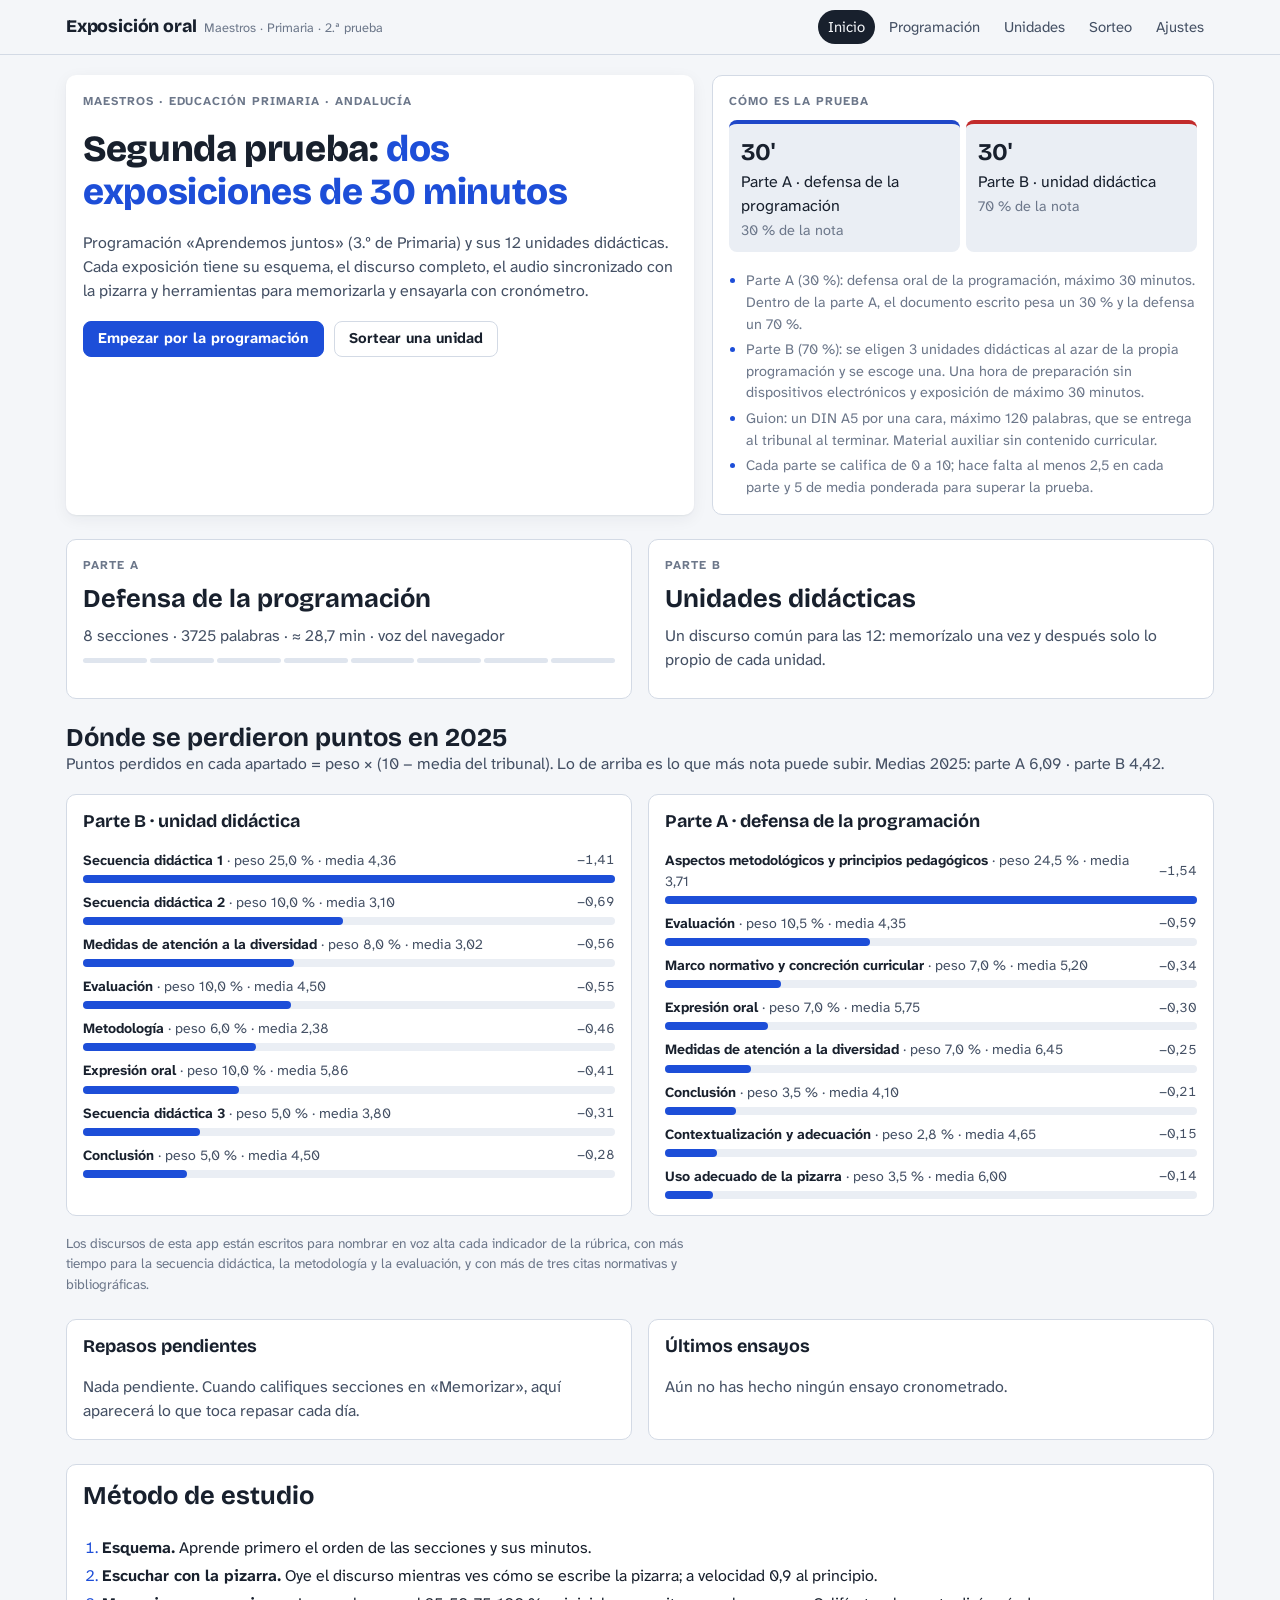
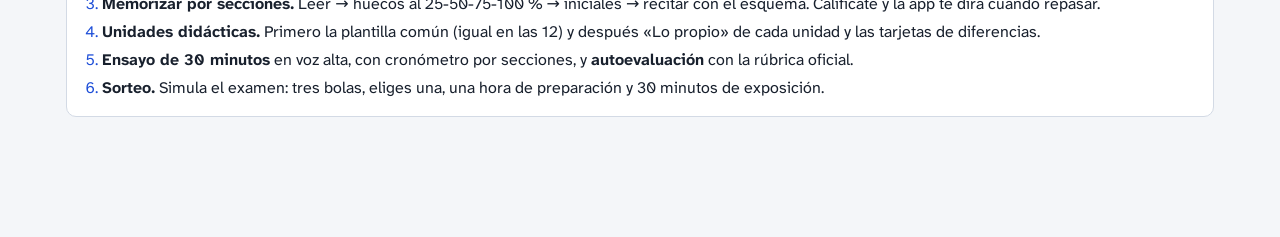
==== index.html @ 6c77c031 "Aplicación de práctica de la exposición oral (borrador inicial) Estructura de la app (HTML/CSS/JS si" ====
<!doctype html>
<html lang="es">
<head>
<meta charset="utf-8">
<meta name="viewport" content="width=device-width,initial-scale=1,viewport-fit=cover">
<title>Exposición oral · Oposiciones Primaria</title>
<meta name="description" content="Memoriza y practica la defensa de la programación y la exposición de las unidades didácticas: esquema, discurso, audio, pizarra, memorización y ensayos cronometrados.">
<meta name="theme-color" content="#1d4ed8">
<link rel="icon" href="data:image/svg+xml,%3Csvg xmlns=%22http://www.w3.org/2000/svg%22 viewBox=%220 0 32 32%22%3E%3Crect x=%222%22 y=%225%22 width=%2228%22 height=%2220%22 rx=%223%22 fill=%22%231f47c8%22/%3E%3Cpath d=%22M8 13h16M8 18h10%22 stroke=%22white%22 stroke-width=%222.5%22 stroke-linecap=%22round%22/%3E%3C/svg%3E">
<link rel="preconnect" href="https://fonts.googleapis.com">
<link rel="preconnect" href="https://fonts.gstatic.com" crossorigin>
<link rel="stylesheet" href="https://fonts.googleapis.com/css2?family=Atkinson+Hyperlegible+Next:ital,wght@0,400;0,700;1,400&family=Bricolage+Grotesque:opsz,wght@12..96,600;12..96,800&family=JetBrains+Mono:wght@400;700&family=Kalam:wght@400;700&display=swap">
<link rel="stylesheet" href="css/estilos.css">
</head>
<body>
<noscript><p style="padding:16px">Esta aplicación necesita JavaScript.</p></noscript>
<script src="datos/contenido.js"></script>
<script src="datos/audio.js"></script>
<script src="js/util.js"></script>
<script src="js/nucleo.js"></script>
<script src="js/pizarra.js"></script>
<script src="js/vistas-expo.js"></script>
<script src="js/vistas-generales.js"></script>
<script src="js/app.js"></script>
</body>
</html>
---- css/estilos.css ----
/* Concepto: cuaderno de estudio con una pizarra de aula como pieza central.
   Claro = pizarra blanca y rotuladores; oscuro = pizarra verde y tiza. */
:root {
  --bg: #f4f6f9;
  --surface: #ffffff;
  --surface-2: #eaeef4;
  --surface-3: #dfe5ee;
  --fg: #18202d;
  --fg-2: #445064;
  --muted: #6c778a;
  --line: #d3dae5;
  --accent: #1d4ed8;
  --accent-ink: #ffffff;
  --accent-soft: #e3eafc;
  --marca: #fff0a3;
  --marca-ink: #3d3200;
  --bueno: #237047;
  --aviso: #9a6200;
  --critico: #b42318;
  --bueno-soft: #dff1e6;
  --aviso-soft: #fbefd6;
  --critico-soft: #fbe2df;
  --pz-fondo: #fbfbf8;
  --pz-marco: #b9c1cc;
  --pz-rojo: #c22b2b;
  --pz-negro: #1e2533;
  --pz-azul: #1f47c8;
  --pz-verde: #17734a;
  --pz-sombra: rgba(20, 30, 50, .12);
  --sombra: 0 1px 2px rgba(20, 30, 50, .06), 0 4px 16px rgba(20, 30, 50, .06);

  --f-display: "Bricolage Grotesque", "Segoe UI", system-ui, sans-serif;
  --f-texto: "Atkinson Hyperlegible Next", "Atkinson Hyperlegible", "Segoe UI", system-ui, -apple-system, sans-serif;
  --f-mano: "Kalam", "Segoe Print", "Comic Sans MS", cursive;
  --f-mono: "JetBrains Mono", ui-monospace, "SFMono-Regular", Menlo, monospace;

  --radio: 10px;
  --texto-discurso: 1.12rem;
  color-scheme: light;
}
@media (prefers-color-scheme: dark) {
  :root:not([data-theme="light"]) {
    --bg: #121a17; --surface: #19231f; --surface-2: #213029; --surface-3: #2a3b33; --fg: #e9efe9; --fg-2: #bccac1;
    --muted: #8fa197; --line: #2f4239; --accent: #8db4ff; --accent-ink: #0c1530; --accent-soft: #22324f;
    --marca: #5b4a12; --marca-ink: #ffeaa0; --bueno: #79d29b; --aviso: #f0bf5a; --critico: #ff8f84;
    --bueno-soft: #1d3a2a; --aviso-soft: #3d3016; --critico-soft: #43201d;
    --pz-fondo: #23332c; --pz-marco: #5a4632; --pz-rojo: #ffa094; --pz-negro: #f3f3ec; --pz-azul: #acc9ff; --pz-verde: #a2e3b8;
    --pz-sombra: rgba(0, 0, 0, .35); --sombra: 0 1px 2px rgba(0, 0, 0, .3), 0 4px 16px rgba(0, 0, 0, .25);
    color-scheme: dark;
  }
}
:root[data-theme="dark"] {
  --bg: #121a17; --surface: #19231f; --surface-2: #213029; --surface-3: #2a3b33; --fg: #e9efe9; --fg-2: #bccac1;
  --muted: #8fa197; --line: #2f4239; --accent: #8db4ff; --accent-ink: #0c1530; --accent-soft: #22324f;
  --marca: #5b4a12; --marca-ink: #ffeaa0; --bueno: #79d29b; --aviso: #f0bf5a; --critico: #ff8f84;
  --bueno-soft: #1d3a2a; --aviso-soft: #3d3016; --critico-soft: #43201d;
  --pz-fondo: #23332c; --pz-marco: #5a4632; --pz-rojo: #ffa094; --pz-negro: #f3f3ec; --pz-azul: #acc9ff; --pz-verde: #a2e3b8;
  --pz-sombra: rgba(0, 0, 0, .35); --sombra: 0 1px 2px rgba(0, 0, 0, .3), 0 4px 16px rgba(0, 0, 0, .25);
  color-scheme: dark;
}

* { box-sizing: border-box; }
[hidden] { display: none !important; }
html { -webkit-text-size-adjust: 100%; }
body {
  margin: 0; background: var(--bg); color: var(--fg);
  font-family: var(--f-texto); font-size: 16px; line-height: 1.5;
}
button, input, select, textarea { font: inherit; color: inherit; }
a { color: var(--accent); }
:focus-visible { outline: 2px solid var(--accent); outline-offset: 2px; border-radius: 4px; }
h1, h2, h3, h4 { font-family: var(--f-display); line-height: 1.15; text-wrap: balance; margin: 0; }
h1 { font-size: clamp(1.6rem, 1.2rem + 1.6vw, 2.3rem); font-weight: 800; letter-spacing: -.01em; }
h2 { font-size: clamp(1.25rem, 1.05rem + .8vw, 1.6rem); font-weight: 700; }
h3 { font-size: 1.12rem; font-weight: 700; }
p { margin: 0; }
.num { font-variant-numeric: tabular-nums; }
.sr { position: absolute; width: 1px; height: 1px; overflow: hidden; clip: rect(0 0 0 0); white-space: nowrap; }

/* ------------------------------------------------------------ armazón */
.barra {
  position: sticky; top: env(safe-area-inset-top, 0px); z-index: 30;
  background: color-mix(in srgb, var(--bg) 88%, transparent);
  backdrop-filter: blur(8px); -webkit-backdrop-filter: blur(8px);
  border-bottom: 1px solid var(--line);
}
.barra-in { max-width: 1180px; margin: 0 auto; padding: 10px 16px; display: flex; align-items: center; gap: 14px; flex-wrap: wrap; }
.marca-app { display: flex; align-items: baseline; gap: 8px; text-decoration: none; color: var(--fg); margin-right: auto; }
.marca-app b { font-family: var(--f-display); font-weight: 800; font-size: 1.1rem; letter-spacing: -.01em; }
.marca-app span { font-size: .8rem; color: var(--muted); }
.nav { display: flex; gap: 4px; flex-wrap: wrap; }
.nav a {
  text-decoration: none; color: var(--fg-2); padding: 6px 10px; border-radius: 999px; font-size: .93rem;
}
.nav a:hover { background: var(--surface-2); color: var(--fg); }
.nav a[aria-current="page"] { background: var(--fg); color: var(--bg); }

main { max-width: 1180px; margin: 0 auto; padding-inline: 16px; padding-block: 20px 120px; }
.pila { display: flex; flex-direction: column; gap: 18px; }
.fila { display: flex; gap: 10px; align-items: center; flex-wrap: wrap; }
.entre { justify-content: space-between; }
.rejilla { display: grid; gap: 14px; grid-template-columns: repeat(auto-fill, minmax(min(100%, 260px), 1fr)); }
.rejilla-2 { display: grid; gap: 16px; grid-template-columns: repeat(auto-fit, minmax(min(100%, 380px), 1fr)); }
.tarjeta { background: var(--surface); border: 1px solid var(--line); border-radius: var(--radio); padding: 16px; min-width: 0; }
.tarjeta.elevada { box-shadow: var(--sombra); border-color: transparent; }
.eyebrow { font-size: .75rem; letter-spacing: .08em; text-transform: uppercase; color: var(--muted); font-weight: 700; }
.suave { color: var(--fg-2); }
.tenue { color: var(--muted); font-size: .9rem; }
.nota-pie { color: var(--muted); font-size: .85rem; max-width: 70ch; }

/* ------------------------------------------------------------ botones */
.btn {
  display: inline-flex; align-items: center; justify-content: center; gap: 8px; cursor: pointer;
  border: 1px solid var(--line); background: var(--surface); color: var(--fg);
  padding: 8px 14px; border-radius: 8px; font-weight: 700; font-size: .93rem; text-decoration: none; line-height: 1.2;
}
.btn:hover { border-color: var(--fg-2); }
.btn.primario { background: var(--accent); border-color: var(--accent); color: var(--accent-ink); }
.btn.primario:hover { filter: brightness(1.08); }
.btn.peligro { color: var(--critico); }
.btn.mini { padding: 4px 9px; font-size: .82rem; border-radius: 6px; }
.btn.redondo { width: 44px; height: 44px; padding: 0; border-radius: 50%; }
.btn.grande { width: 58px; height: 58px; border-radius: 50%; padding: 0; }
.btn[disabled] { opacity: .45; cursor: not-allowed; }
.btn svg { width: 18px; height: 18px; flex: none; }
.btn.grande svg { width: 26px; height: 26px; }
.chip {
  display: inline-flex; align-items: center; gap: 6px; padding: 3px 10px; border-radius: 999px;
  background: var(--surface-2); color: var(--fg-2); font-size: .82rem; font-weight: 700; border: 1px solid transparent;
  cursor: default; white-space: nowrap;
}
button.chip { cursor: pointer; }
button.chip[aria-pressed="true"] { background: var(--fg); color: var(--bg); }
.chip.bueno { background: var(--bueno-soft); color: var(--bueno); }
.chip.aviso { background: var(--aviso-soft); color: var(--aviso); }
.chip.critico { background: var(--critico-soft); color: var(--critico); }
.chip.acento { background: var(--accent-soft); color: var(--accent); }
.punto { width: 8px; height: 8px; border-radius: 50%; display: inline-block; background: currentColor; }

/* pestañas */
.pestanas { display: flex; gap: 2px; overflow-x: auto; border-bottom: 1px solid var(--line); scrollbar-width: thin; }
.pestanas a {
  text-decoration: none; color: var(--fg-2); padding: 9px 13px; font-weight: 700; font-size: .92rem;
  border-bottom: 3px solid transparent; white-space: nowrap;
}
.pestanas a:hover { color: var(--fg); }
.pestanas a[aria-current="page"] { color: var(--fg); border-bottom-color: var(--accent); }

/* cabecera de exposición */
.cab-expo { display: flex; gap: 16px; align-items: flex-end; flex-wrap: wrap; justify-content: space-between; }
.cab-expo .titulo { display: flex; flex-direction: column; gap: 4px; min-width: 0; }
.migas { font-size: .85rem; color: var(--muted); }
.migas a { color: var(--muted); }

/* ------------------------------------------------------------ inicio */
.hero { display: grid; gap: 18px; grid-template-columns: minmax(0, 1.25fr) minmax(0, 1fr); align-items: stretch; }
@media (max-width: 860px) { .hero { grid-template-columns: 1fr; } }
.hero h1 span { color: var(--accent); }
.linea-prueba { display: flex; flex-direction: column; gap: 10px; }
.reloj-prueba { display: grid; grid-template-columns: 1fr 1fr; gap: 6px; }
.reloj-prueba div { border-radius: 8px; padding: 10px 12px; background: var(--surface-2); }
.reloj-prueba b { display: block; font-family: var(--f-display); font-size: 1.5rem; }
.reloj-prueba .a { border-top: 4px solid var(--pz-azul); }
.reloj-prueba .b { border-top: 4px solid var(--pz-rojo); }
.acceso { display: flex; flex-direction: column; gap: 10px; text-decoration: none; color: var(--fg); }
.acceso:hover { border-color: var(--accent); }
.acceso .grande-num { font-family: var(--f-display); font-size: 2.1rem; font-weight: 800; line-height: 1; }

/* barras de diagnóstico (una serie: puntos perdidos) */
.barras { display: flex; flex-direction: column; gap: 9px; }
.barra-fila { display: grid; grid-template-columns: minmax(0, 1fr) 54px; gap: 4px 12px; align-items: center; }
.barra-fila .et { font-size: .88rem; color: var(--fg-2); min-width: 0; }
.barra-fila .et b { color: var(--fg); font-weight: 700; }
.barra-fila .val { text-align: right; font-size: .85rem; font-variant-numeric: tabular-nums; color: var(--fg-2); }
.barra-fila .pista { grid-column: 1 / -1; height: 8px; background: var(--surface-2); border-radius: 4px; position: relative; }
.barra-fila .relleno { position: absolute; inset: 0 auto 0 0; background: var(--accent); border-radius: 4px; min-width: 4px; }
.barra-fila:hover .relleno { filter: brightness(1.15); }

/* rejilla de UD */
.ud-trimestre { display: flex; flex-direction: column; gap: 10px; }
.ud-tarjeta { display: flex; flex-direction: column; gap: 8px; text-decoration: none; color: var(--fg); position: relative; }
.ud-tarjeta:hover { border-color: var(--accent); }
.ud-num { font-family: var(--f-display); font-weight: 800; font-size: .85rem; color: var(--accent); letter-spacing: .04em; }
.ud-tarjeta h3 { font-size: 1.05rem; }
.ud-tarjeta .sda { font-size: .86rem; color: var(--fg-2); }
.dominio { display: flex; gap: 3px; }
.dominio i { flex: 1; height: 5px; border-radius: 3px; background: var(--surface-3); }
.dominio i.n1 { background: var(--critico); } .dominio i.n2 { background: var(--aviso); }
.dominio i.n3 { background: color-mix(in srgb, var(--bueno) 60%, var(--surface-3)); } .dominio i.n4 { background: var(--bueno); }

/* ------------------------------------------------------------ esquema */
.linea-tiempo { display: flex; height: 34px; border-radius: 8px; overflow: hidden; gap: 2px; background: var(--bg); }
.linea-tiempo a { display: flex; align-items: center; justify-content: center; text-decoration: none; color: var(--fg); font-size: .75rem; font-weight: 700; background: var(--surface-3); min-width: 0; overflow: hidden; white-space: nowrap; }
.linea-tiempo a:nth-child(odd) { background: var(--accent-soft); }
.marcas-tiempo { display: flex; justify-content: space-between; font-size: .75rem; color: var(--muted); font-variant-numeric: tabular-nums; }
.esq-seccion { display: grid; grid-template-columns: 92px minmax(0, 1fr); gap: 14px; }
@media (max-width: 640px) { .esq-seccion { grid-template-columns: 1fr; } }
.esq-tiempo { font-variant-numeric: tabular-nums; color: var(--fg-2); font-size: .9rem; }
.esq-tiempo b { display: block; font-family: var(--f-display); font-size: 1.4rem; color: var(--fg); }
.esq-lista { margin: 8px 0 0; padding-left: 1.2em; display: flex; flex-direction: column; gap: 4px; }
.esq-lista li::marker { color: var(--accent); }

/* ------------------------------------------------------------ discurso */
.discurso { font-size: var(--texto-discurso); line-height: 1.75; max-width: 72ch; }
.discurso p { margin: 0 0 1em; }
.discurso h3 { margin: 1.6em 0 .6em; display: flex; gap: 10px; align-items: baseline; flex-wrap: wrap; }
.discurso h3 .min { font-family: var(--f-mono); font-size: .8rem; color: var(--muted); font-weight: 400; }
.propio { background: var(--marca); color: var(--marca-ink); border-radius: 3px; padding: 0 2px; box-decoration-break: clone; -webkit-box-decoration-break: clone; }
.sin-marca .propio { background: none; color: inherit; padding: 0; }
.frase { border-radius: 4px; transition: background-color .2s; cursor: pointer; }
.frase:hover { background: var(--surface-2); }
.frase.actual { background: var(--accent-soft); box-shadow: 0 0 0 2px var(--accent-soft); }
.frase.leida { color: var(--fg-2); }
.notas-pizarra { display: flex; flex-wrap: wrap; gap: 4px 12px; margin: -.4em 0 1.1em; font-family: var(--f-mano); font-size: .95rem; line-height: 1.3; }
.notas-pizarra span { color: var(--pz-azul); }
.notas-pizarra span[data-zona="normativa"] { color: var(--pz-verde); }
.notas-pizarra span[data-zona="cabecera"] { color: var(--pz-rojo); }
.notas-pizarra span[data-zona="indice"] { color: var(--pz-negro); }
.notas-pizarra span::before { content: "✎ "; color: var(--muted); }
.indice-lateral { position: sticky; top: 70px; display: flex; flex-direction: column; gap: 2px; font-size: .88rem; }
.indice-lateral a { text-decoration: none; color: var(--fg-2); padding: 4px 8px; border-radius: 6px; }
.indice-lateral a:hover { background: var(--surface-2); color: var(--fg); }
.con-lateral { display: grid; grid-template-columns: 220px minmax(0, 1fr); gap: 28px; }
@media (max-width: 900px) { .con-lateral { grid-template-columns: 1fr; } .indice-lateral { position: static; flex-direction: row; flex-wrap: wrap; } }

/* ------------------------------------------------------------ escuchar */
.escuchar { display: grid; grid-template-columns: minmax(0, 1fr) minmax(0, 1.05fr); gap: 18px; align-items: start; }
@media (max-width: 980px) { .escuchar { grid-template-columns: 1fr; } }
.escuchar .texto-vivo { max-height: calc(100vh - 260px); min-height: 320px; overflow-y: auto; padding-right: 8px; scroll-behavior: smooth; }
@media (max-width: 980px) { .escuchar .texto-vivo { max-height: 55vh; } }
.panel-pizarra { position: sticky; top: 70px; display: flex; flex-direction: column; gap: 8px; }

/* reproductor */
.reproductor { display: flex; flex-direction: column; gap: 10px; }
.controles { display: flex; align-items: center; gap: 8px; flex-wrap: wrap; }
.progreso { display: flex; align-items: center; gap: 10px; font-variant-numeric: tabular-nums; font-size: .85rem; color: var(--fg-2); }
.progreso input[type=range] { flex: 1; min-width: 0; accent-color: var(--accent); }
.fuente-audio { font-size: .8rem; color: var(--muted); }
.minirep {
  position: fixed; left: 0; right: 0; bottom: 0; z-index: 40;
  background: var(--surface); border-top: 1px solid var(--line); box-shadow: 0 -4px 18px rgba(0,0,0,.08);
  padding: 8px 16px calc(8px + env(safe-area-inset-bottom, 0px));
}
.minirep-in { max-width: 1180px; margin: 0 auto; display: flex; gap: 12px; align-items: center; }
.minirep-in .info { min-width: 0; flex: 1; display: flex; flex-direction: column; }
.minirep-in .info b { white-space: nowrap; overflow: hidden; text-overflow: ellipsis; font-size: .92rem; }
.minirep-in .info span { font-size: .8rem; color: var(--muted); white-space: nowrap; overflow: hidden; text-overflow: ellipsis; }
.minirep-barra { height: 3px; background: var(--surface-3); position: absolute; left: 0; right: 0; top: 0; }
.minirep-barra i { display: block; height: 100%; background: var(--accent); width: 0; }

/* ------------------------------------------------------------ pizarra */
.pz-marco { width: 100%; aspect-ratio: 16 / 9; max-width: 100%; position: relative; border-radius: 12px; background: var(--pz-marco); padding: 8px; box-shadow: var(--sombra); overflow: hidden; }
.pz-escala { position: absolute; left: 8px; top: 8px; transform-origin: 0 0; }
.pizarra {
  width: 1280px; height: 720px; background: var(--pz-fondo); border-radius: 6px; padding: 22px 26px 18px;
  display: flex; flex-direction: column; gap: 12px; font-family: var(--f-mano); color: var(--pz-negro);
  box-shadow: inset 0 0 40px var(--pz-sombra); overflow: hidden; position: relative;
  --pz-tam: 21px;
}
.pz-cabecera { color: var(--pz-rojo); font-size: 31px; font-weight: 700; line-height: 1.1; text-align: center; min-height: 36px; border-bottom: 2px solid color-mix(in srgb, var(--pz-rojo) 45%, transparent); padding-bottom: 6px; display: flex; gap: 6px 26px; justify-content: center; flex-wrap: wrap; }
.pz-cuerpo { flex: 1; display: grid; grid-template-columns: 250px minmax(0, 1fr) 270px; gap: 18px; min-height: 0; }
.pz-col { min-height: 0; overflow: hidden; display: flex; flex-direction: column; gap: 3px; font-size: var(--pz-tam); line-height: 1.25; }
.pz-indice { border-right: 2px dashed color-mix(in srgb, var(--pz-negro) 25%, transparent); padding-right: 10px; }
.pz-normativa { border-left: 2px dashed color-mix(in srgb, var(--pz-verde) 40%, transparent); padding-left: 12px; color: var(--pz-verde); }
.pz-centro { color: var(--pz-azul); display: block; columns: 2; column-gap: 20px; column-fill: auto; height: 100%; }
.pz-col h4 { font-family: var(--f-mano); font-size: calc(var(--pz-tam) * .95); font-weight: 700; text-decoration: underline; text-underline-offset: 3px; margin: 0 0 2px; }
.pz-caja { break-inside: avoid; margin: 0 0 10px; padding: 4px 8px 6px; border: 2px solid color-mix(in srgb, var(--pz-azul) 45%, transparent); border-radius: 10px 14px 9px 12px; }
.pz-caja h4 { color: var(--pz-rojo); text-decoration: none; }
.pz-caja.sin-escribir { border-color: transparent; }
.pz-it { display: block; position: relative; }
.pz-indice .pz-it.actual { font-weight: 700; }
.pz-indice .pz-it.actual::before { content: "➜"; position: absolute; left: -2px; transform: translateX(-100%); color: var(--pz-rojo); }
.pz-it.nuevo { animation: escribir .9s steps(18, end) both; }
.pz-it.nuevo::after { content: ""; position: absolute; left: 0; right: 0; bottom: -1px; height: 3px; background: color-mix(in srgb, var(--pz-rojo) 45%, transparent); border-radius: 2px; animation: subrayar 2.4s ease-out forwards; }
.pz-it .propio { background: color-mix(in srgb, var(--marca) 70%, transparent); color: inherit; }
.pz-vacia { position: absolute; inset: 0; display: grid; place-items: center; color: color-mix(in srgb, var(--pz-negro) 35%, transparent); font-size: 28px; pointer-events: none; }
@keyframes escribir { from { clip-path: inset(0 100% 0 0); } to { clip-path: inset(0 0 0 0); } }
@keyframes subrayar { 0% { opacity: 1; } 70% { opacity: 1; } 100% { opacity: 0; } }
.pz-pantalla { position: fixed; inset: 0; z-index: 60; background: #0b0f0d; display: flex; flex-direction: column; padding: 12px; gap: 10px; }
.pz-pantalla .pz-marco { flex: 1; aspect-ratio: auto; border-radius: 6px; }
.pz-pantalla .controles { justify-content: center; color: #f2f2ec; }
.pz-pantalla .btn { background: #1d2522; color: #f2f2ec; border-color: #33403a; }

/* ------------------------------------------------------------ memorizar */
.memo-texto { font-size: var(--texto-discurso); line-height: 2; max-width: 72ch; }
.memo-texto p { margin: 0 0 1em; }
.oculta { display: inline-block; min-width: 1.6em; border-bottom: 2px solid var(--fg-2); color: transparent; cursor: pointer; border-radius: 2px; user-select: none; line-height: 1.2; }
.oculta:hover { background: var(--surface-2); }
.oculta.vista { color: var(--critico); border-bottom-color: transparent; user-select: auto; }
.inicial { letter-spacing: .02em; }
.inicial i { color: var(--muted); font-style: normal; }
.srs { display: flex; gap: 8px; flex-wrap: wrap; }
.srs .btn { flex: 1; min-width: 120px; flex-direction: column; gap: 2px; }
.srs .btn small { font-weight: 400; color: var(--muted); font-size: .76rem; }
.palabra-falta { background: var(--critico-soft); color: var(--critico); border-radius: 3px; }
.palabra-dicha { color: var(--bueno); }
.contexto-hueco { font-size: 1.05rem; line-height: 1.7; }
.hueco-vacio { display: inline-block; min-width: 6em; border-bottom: 2px dashed var(--accent); color: var(--accent); font-weight: 700; padding: 0 4px; }

/* ------------------------------------------------------------ ensayo */
.cronometro { font-family: var(--f-mono); font-size: clamp(3.2rem, 2rem + 6vw, 6.2rem); font-weight: 700; line-height: 1; letter-spacing: -.03em; font-variant-numeric: tabular-nums; }
.cronometro.aviso { color: var(--aviso); }
.cronometro.critico { color: var(--critico); }
.ensayo-panel { display: grid; grid-template-columns: minmax(0, 1fr) minmax(0, 1fr); gap: 18px; }
@media (max-width: 860px) { .ensayo-panel { grid-template-columns: 1fr; } }
.tramos { position: relative; height: 30px; display: flex; gap: 2px; }
.tramos span { background: var(--surface-3); border-radius: 4px; font-size: .7rem; display: flex; align-items: center; justify-content: center; overflow: hidden; color: var(--fg-2); white-space: nowrap; }
.tramos span.hecho { background: var(--bueno-soft); color: var(--bueno); }
.tramos span.actual { background: var(--accent-soft); color: var(--accent); font-weight: 700; }
.aguja { position: absolute; top: -4px; bottom: -4px; width: 3px; background: var(--fg); border-radius: 2px; transition: left .3s linear; }
.tabla { width: 100%; border-collapse: collapse; font-size: .92rem; }
.tabla th, .tabla td { text-align: left; padding: 7px 8px; border-bottom: 1px solid var(--line); vertical-align: top; }
.tabla th { font-size: .78rem; text-transform: uppercase; letter-spacing: .06em; color: var(--muted); }
.tabla td.n, .tabla th.n { text-align: right; font-variant-numeric: tabular-nums; white-space: nowrap; }
.desliza { overflow-x: auto; max-width: 100%; }

/* rúbrica */
.rub-item { display: grid; grid-template-columns: minmax(0, 1fr) 220px; gap: 10px 18px; padding: 12px 0; border-bottom: 1px solid var(--line); }
@media (max-width: 700px) { .rub-item { grid-template-columns: 1fr; } }
.rub-item ul { margin: 6px 0 0; padding-left: 1.1em; color: var(--fg-2); font-size: .88rem; }
.rub-item input[type=range] { width: 100%; accent-color: var(--accent); }
.rub-total { font-family: var(--f-display); font-size: 2.6rem; font-weight: 800; line-height: 1; }

/* guion A5 */
.a5 {
  width: min(100%, 420px); aspect-ratio: 148 / 210; background: var(--pz-fondo); color: var(--pz-negro);
  border-radius: 4px; box-shadow: var(--sombra); padding: 26px 26px 20px; font-family: var(--f-mano); font-size: 1.12rem; line-height: 1.45;
  border: 1px solid var(--line); white-space: pre-wrap; overflow: auto;
}
.a5 .propio { background: color-mix(in srgb, var(--marca) 75%, transparent); color: inherit; }

/* ficha */
.ficha-semanas { display: grid; grid-template-columns: repeat(3, minmax(0, 1fr)); gap: 12px; }
@media (max-width: 900px) { .ficha-semanas { grid-template-columns: 1fr; } }
.ficha-semanas dl { margin: 0; display: flex; flex-direction: column; gap: 8px; font-size: .9rem; }
.ficha-semanas dt { font-weight: 700; color: var(--accent); font-size: .8rem; letter-spacing: .05em; }
.ficha-semanas dd { margin: 0; color: var(--fg-2); }
.lista-limpia { list-style: none; margin: 0; padding: 0; display: flex; flex-direction: column; gap: 6px; }

/* sorteo */
.bombo { display: flex; flex-wrap: wrap; gap: 10px; }
.bola {
  width: 54px; height: 54px; border-radius: 50%; display: grid; place-items: center; font-family: var(--f-display); font-weight: 800; font-size: 1.15rem;
  background: radial-gradient(circle at 35% 30%, var(--surface), var(--surface-3)); border: 1px solid var(--line); color: var(--fg-2);
}
.bola.sale { background: radial-gradient(circle at 35% 30%, #fff, var(--accent)); color: var(--accent-ink); border-color: var(--accent); animation: botar .5s ease-out; }
.bola.apagada { opacity: .35; }
@keyframes botar { 0% { transform: translateY(-14px) scale(.85); } 60% { transform: translateY(3px) scale(1.05); } 100% { transform: none; } }
.elegir-ud { display: grid; gap: 12px; grid-template-columns: repeat(auto-fit, minmax(min(100%, 240px), 1fr)); }

/* diferencias */
.matriz { border-collapse: separate; border-spacing: 0; font-size: .84rem; }
.matriz th, .matriz td { border-bottom: 1px solid var(--line); border-right: 1px solid var(--line); padding: 6px 8px; vertical-align: top; min-width: 190px; max-width: 280px; }
.matriz thead th { position: sticky; top: 0; background: var(--surface-2); z-index: 1; }
.matriz tbody th { position: sticky; left: 0; background: var(--surface); z-index: 1; min-width: 150px; text-align: left; }
.matriz-cont { max-height: 70vh; overflow: auto; border: 1px solid var(--line); border-radius: var(--radio); }

/* formularios */
.campo { display: flex; flex-direction: column; gap: 4px; font-size: .9rem; }
.campo select, .campo input[type=text], textarea { background: var(--surface); border: 1px solid var(--line); border-radius: 8px; padding: 8px 10px; }
textarea { width: 100%; min-height: 120px; font-family: var(--f-mono); font-size: .8rem; }
.interruptor { display: inline-flex; gap: 8px; align-items: center; font-size: .92rem; cursor: pointer; }
.interruptor input { width: 18px; height: 18px; accent-color: var(--accent); }
.aviso-caja { border-left: 4px solid var(--aviso); background: var(--aviso-soft); padding: 10px 14px; border-radius: 6px; font-size: .92rem; }
.info-caja { border-left: 4px solid var(--accent); background: var(--accent-soft); padding: 10px 14px; border-radius: 6px; font-size: .92rem; }
.toast { position: fixed; left: 50%; bottom: 90px; transform: translateX(-50%); background: var(--fg); color: var(--bg); padding: 10px 16px; border-radius: 8px; z-index: 80; font-size: .92rem; box-shadow: var(--sombra); }

@media (prefers-reduced-motion: reduce) {
  *, *::before, *::after { animation-duration: .001ms !important; animation-iteration-count: 1 !important; transition-duration: .001ms !important; scroll-behavior: auto !important; }
}

/* ajustes para pantallas estrechas */
[data-secs] .chip { white-space: normal; text-align: left; }
@media (max-width: 640px) {
  .barra-in { flex-wrap: nowrap; gap: 8px; padding-block: 8px; }
  .marca-app span { display: none; }
  .nav { flex-wrap: nowrap; overflow-x: auto; scrollbar-width: none; min-width: 0; }
  .nav::-webkit-scrollbar { display: none; }
  .nav a { padding: 6px 9px; white-space: nowrap; }
  main { padding-block: 14px 110px; }
}

.solo-propias .frase:not(.con-propio) { opacity: .4; }
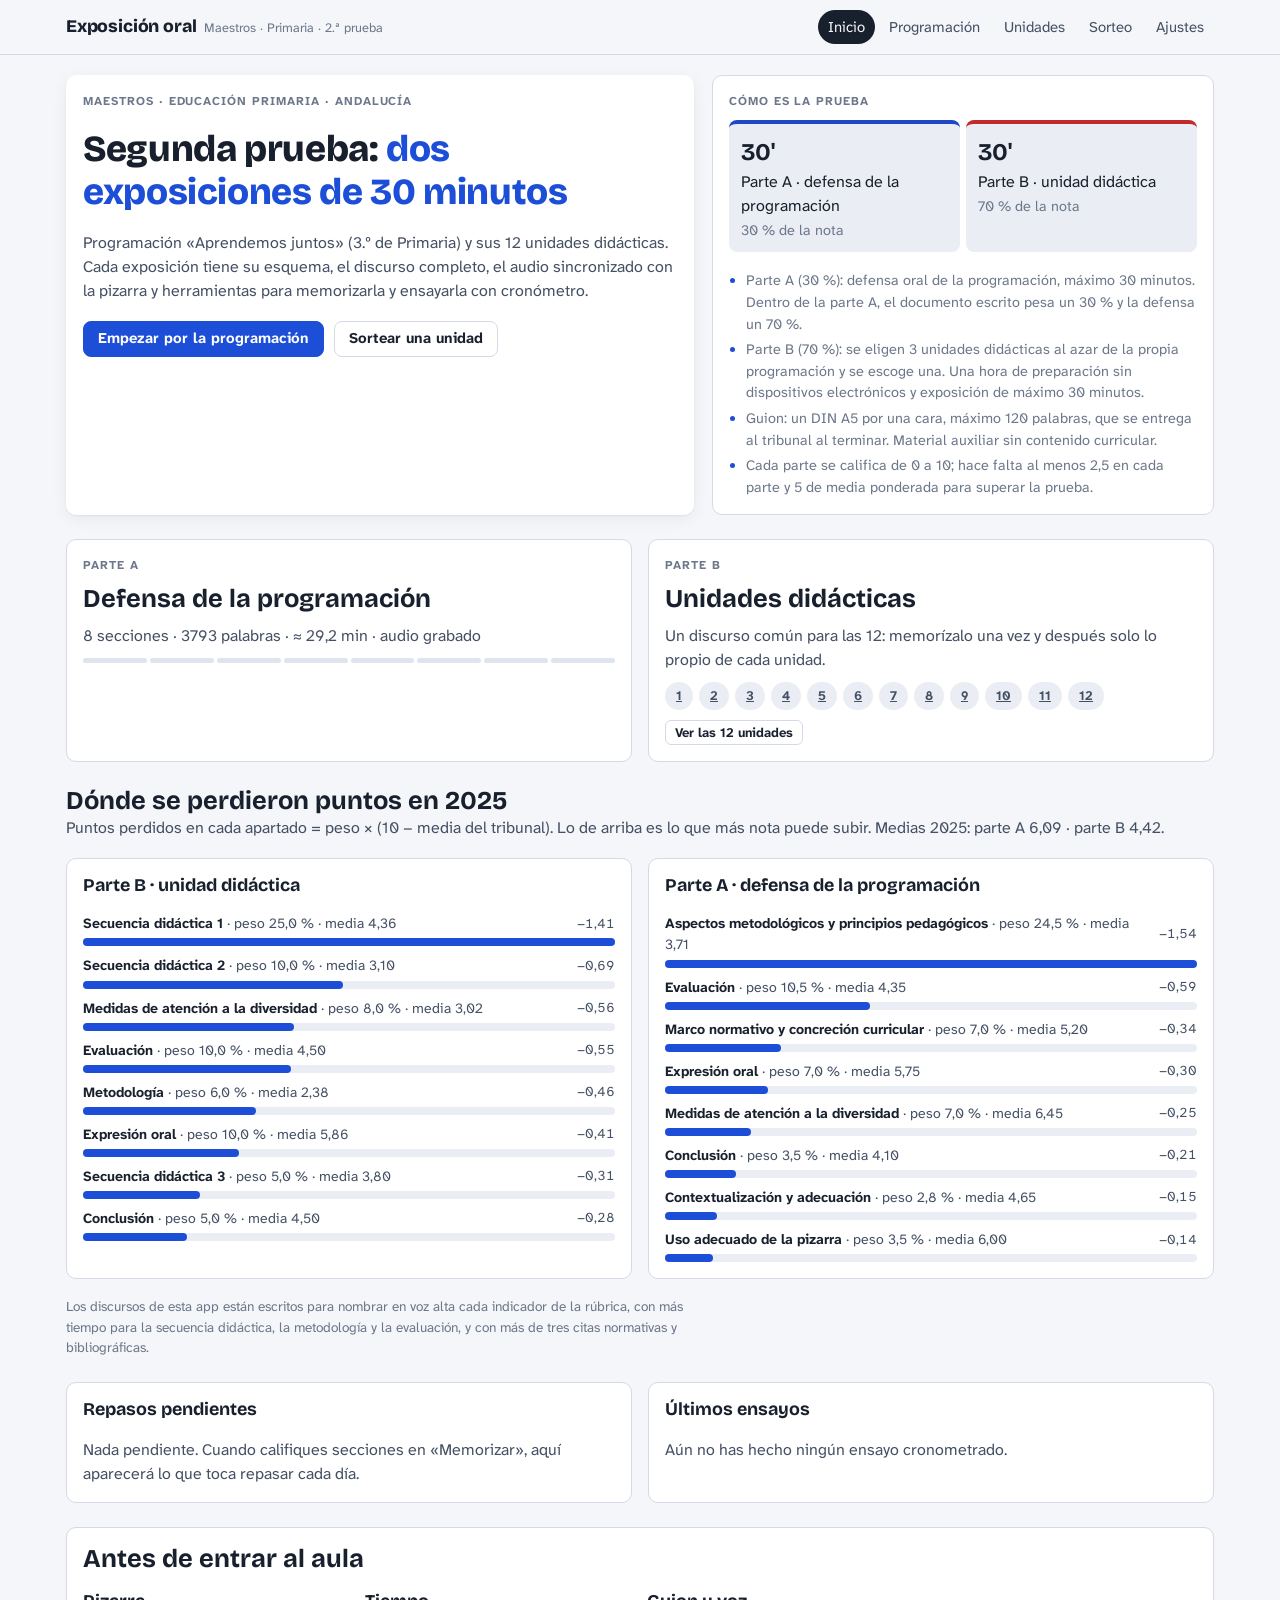
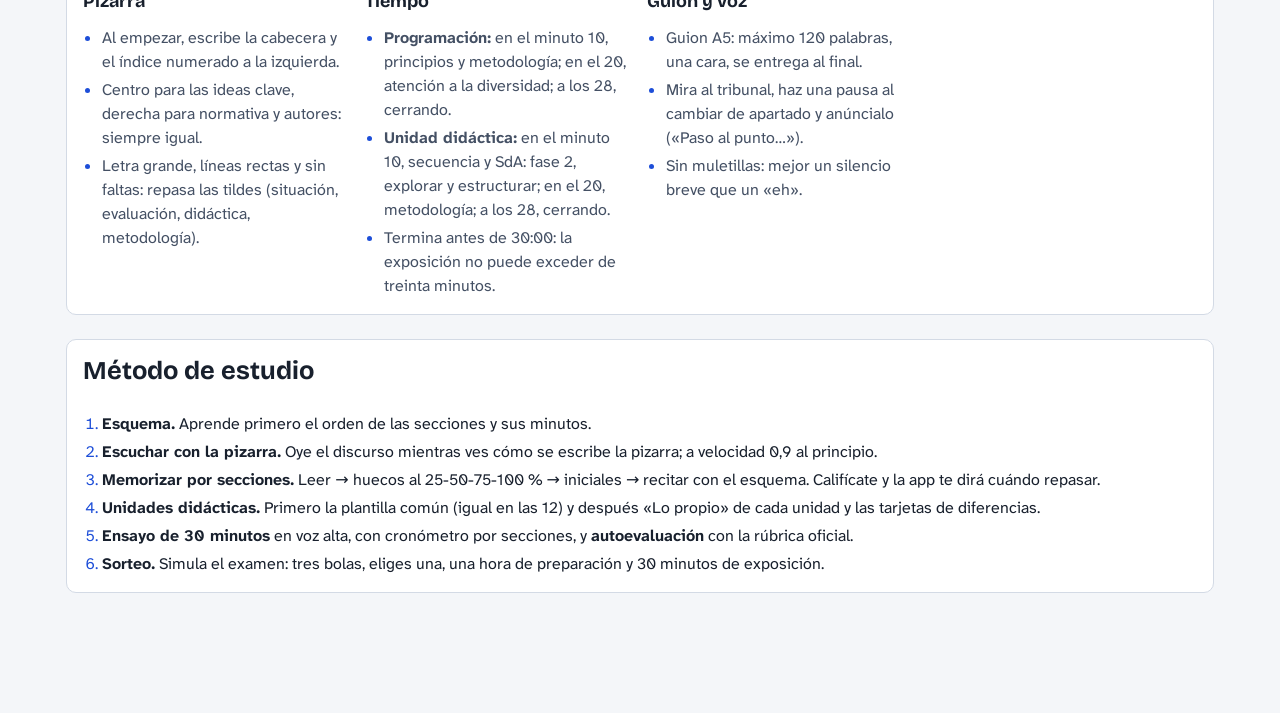
==== commit a07dc3e8: "README actualizado, título de la página y enlace de descarga solo fuera de la vista publicada Co-Aut" ====
--- a/index.html
+++ b/index.html
@@ -3,7 +3,7 @@
 <head>
 <meta charset="utf-8">
 <meta name="viewport" content="width=device-width,initial-scale=1,viewport-fit=cover">
-<title>Exposición oral · Oposiciones Primaria</title>
+<title>Exposición oral de oposiciones</title>
 <meta name="description" content="Memoriza y practica la defensa de la programación y la exposición de las unidades didácticas: esquema, discurso, audio, pizarra, memorización y ensayos cronometrados.">
 <meta name="theme-color" content="#1d4ed8">
 <link rel="icon" href="data:image/svg+xml,%3Csvg xmlns=%22http://www.w3.org/2000/svg%22 viewBox=%220 0 32 32%22%3E%3Crect x=%222%22 y=%225%22 width=%2228%22 height=%2220%22 rx=%223%22 fill=%22%231f47c8%22/%3E%3Cpath d=%22M8 13h16M8 18h10%22 stroke=%22white%22 stroke-width=%222.5%22 stroke-linecap=%22round%22/%3E%3C/svg%3E">
--- a/css/estilos.css
+++ b/css/estilos.css
@@ -80,7 +80,7 @@
 /* ------------------------------------------------------------ armazón */
 .barra {
   position: sticky; top: env(safe-area-inset-top, 0px); z-index: 30;
-  background: color-mix(in srgb, var(--bg) 88%, transparent);
+  background: var(--bg); background: color-mix(in srgb, var(--bg) 88%, transparent);
   backdrop-filter: blur(8px); -webkit-backdrop-filter: blur(8px);
   border-bottom: 1px solid var(--line);
 }
@@ -186,7 +186,7 @@
 .dominio { display: flex; gap: 3px; }
 .dominio i { flex: 1; height: 5px; border-radius: 3px; background: var(--surface-3); }
 .dominio i.n1 { background: var(--critico); } .dominio i.n2 { background: var(--aviso); }
-.dominio i.n3 { background: color-mix(in srgb, var(--bueno) 60%, var(--surface-3)); } .dominio i.n4 { background: var(--bueno); }
+.dominio i.n3 { background: var(--bueno); background: color-mix(in srgb, var(--bueno) 60%, var(--surface-3)); } .dominio i.n4 { background: var(--bueno); }
 
 /* ------------------------------------------------------------ esquema */
 .linea-tiempo { display: flex; height: 34px; border-radius: 8px; overflow: hidden; gap: 2px; background: var(--bg); }
@@ -257,23 +257,23 @@
   box-shadow: inset 0 0 40px var(--pz-sombra); overflow: hidden; position: relative;
   --pz-tam: 21px;
 }
-.pz-cabecera { color: var(--pz-rojo); font-size: 31px; font-weight: 700; line-height: 1.1; text-align: center; min-height: 36px; border-bottom: 2px solid color-mix(in srgb, var(--pz-rojo) 45%, transparent); padding-bottom: 6px; display: flex; gap: 6px 26px; justify-content: center; flex-wrap: wrap; }
+.pz-cabecera { color: var(--pz-rojo); font-size: 31px; font-weight: 700; line-height: 1.1; text-align: center; min-height: 36px; border-bottom: 2px solid var(--pz-rojo); border-bottom: 2px solid color-mix(in srgb, var(--pz-rojo) 45%, transparent); padding-bottom: 6px; display: flex; gap: 6px 26px; justify-content: center; flex-wrap: wrap; }
 .pz-cuerpo { flex: 1; display: grid; grid-template-columns: 250px minmax(0, 1fr) 270px; gap: 18px; min-height: 0; }
 .pz-col { min-height: 0; overflow: hidden; display: flex; flex-direction: column; gap: 3px; font-size: var(--pz-tam); line-height: 1.25; }
-.pz-indice { border-right: 2px dashed color-mix(in srgb, var(--pz-negro) 25%, transparent); padding-right: 10px; }
-.pz-normativa { border-left: 2px dashed color-mix(in srgb, var(--pz-verde) 40%, transparent); padding-left: 12px; color: var(--pz-verde); }
+.pz-indice { border-right: 2px dashed var(--pz-negro); border-right: 2px dashed color-mix(in srgb, var(--pz-negro) 25%, transparent); padding-right: 10px; }
+.pz-normativa { border-left: 2px dashed var(--pz-verde); border-left: 2px dashed color-mix(in srgb, var(--pz-verde) 40%, transparent); padding-left: 12px; color: var(--pz-verde); }
 .pz-centro { color: var(--pz-azul); display: block; columns: 2; column-gap: 20px; column-fill: auto; height: 100%; }
 .pz-col h4 { font-family: var(--f-mano); font-size: calc(var(--pz-tam) * .95); font-weight: 700; text-decoration: underline; text-underline-offset: 3px; margin: 0 0 2px; }
-.pz-caja { break-inside: avoid; margin: 0 0 10px; padding: 4px 8px 6px; border: 2px solid color-mix(in srgb, var(--pz-azul) 45%, transparent); border-radius: 10px 14px 9px 12px; }
+.pz-caja { break-inside: avoid; margin: 0 0 10px; padding: 4px 8px 6px; border: 2px solid var(--pz-azul); border: 2px solid color-mix(in srgb, var(--pz-azul) 45%, transparent); border-radius: 10px 14px 9px 12px; }
 .pz-caja h4 { color: var(--pz-rojo); text-decoration: none; }
 .pz-caja.sin-escribir { border-color: transparent; }
 .pz-it { display: block; position: relative; }
 .pz-indice .pz-it.actual { font-weight: 700; }
 .pz-indice .pz-it.actual::before { content: "➜"; position: absolute; left: -2px; transform: translateX(-100%); color: var(--pz-rojo); }
 .pz-it.nuevo { animation: escribir .9s steps(18, end) both; }
-.pz-it.nuevo::after { content: ""; position: absolute; left: 0; right: 0; bottom: -1px; height: 3px; background: color-mix(in srgb, var(--pz-rojo) 45%, transparent); border-radius: 2px; animation: subrayar 2.4s ease-out forwards; }
-.pz-it .propio { background: color-mix(in srgb, var(--marca) 70%, transparent); color: inherit; }
-.pz-vacia { position: absolute; inset: 0; display: grid; place-items: center; color: color-mix(in srgb, var(--pz-negro) 35%, transparent); font-size: 28px; pointer-events: none; }
+.pz-it.nuevo::after { content: ""; position: absolute; left: 0; right: 0; bottom: -1px; height: 3px; background: var(--pz-rojo); background: color-mix(in srgb, var(--pz-rojo) 45%, transparent); border-radius: 2px; animation: subrayar 2.4s ease-out forwards; }
+.pz-it .propio { background: var(--marca); background: color-mix(in srgb, var(--marca) 70%, transparent); color: inherit; }
+.pz-vacia { position: absolute; inset: 0; display: grid; place-items: center; color: var(--pz-negro); color: color-mix(in srgb, var(--pz-negro) 35%, transparent); font-size: 28px; pointer-events: none; }
 @keyframes escribir { from { clip-path: inset(0 100% 0 0); } to { clip-path: inset(0 0 0 0); } }
 @keyframes subrayar { 0% { opacity: 1; } 70% { opacity: 1; } 100% { opacity: 0; } }
 .pz-pantalla { position: fixed; inset: 0; z-index: 60; background: #0b0f0d; display: flex; flex-direction: column; padding: 12px; gap: 10px; }
@@ -327,7 +327,7 @@
   border-radius: 4px; box-shadow: var(--sombra); padding: 26px 26px 20px; font-family: var(--f-mano); font-size: 1.12rem; line-height: 1.45;
   border: 1px solid var(--line); white-space: pre-wrap; overflow: auto;
 }
-.a5 .propio { background: color-mix(in srgb, var(--marca) 75%, transparent); color: inherit; }
+.a5 .propio { background: var(--marca); background: color-mix(in srgb, var(--marca) 75%, transparent); color: inherit; }
 
 /* ficha */
 .ficha-semanas { display: grid; grid-template-columns: repeat(3, minmax(0, 1fr)); gap: 12px; }
@@ -381,3 +381,31 @@
 }
 
 .solo-propias .frase:not(.con-propio) { opacity: .4; }
+
+/* pizarra como lista (pantallas estrechas) */
+.pz-marco.pz-lista { aspect-ratio: auto; max-height: 72vh; overflow-y: auto; padding: 0; }
+.pz-lista .pz-escala { position: static; transform: none; }
+.pz-lista .pizarra { width: auto; height: auto; min-height: 220px; padding: 14px 16px; gap: 10px; --pz-tam: 18px; }
+.pz-lista .pz-cabecera { font-size: 24px; }
+.pz-lista .pz-cuerpo { display: flex; flex-direction: column; gap: 12px; }
+.pz-lista .pz-col { overflow: visible; }
+.pz-lista .pz-indice { border-right: 0; padding-right: 0; padding-left: 18px; padding-bottom: 8px; border-bottom: 2px dashed var(--pz-negro); border-bottom: 2px dashed color-mix(in srgb, var(--pz-negro) 25%, transparent); }
+.pz-lista .pz-normativa { border-left: 0; padding-left: 0; padding-top: 8px; border-top: 2px dashed var(--pz-verde); border-top: 2px dashed color-mix(in srgb, var(--pz-verde) 40%, transparent); }
+.pz-lista .pz-centro { columns: 1; height: auto; }
+.pz-lista .pz-vacia { position: static; padding: 24px 0; }
+/* pantalla completa: los controles flotan sobre la pizarra */
+.pz-pantalla { padding: 6px; }
+.pz-pantalla .pz-marco { height: 100%; }
+.pz-pantalla .controles { position: absolute; left: 50%; bottom: calc(10px + env(safe-area-inset-bottom, 0px)); transform: translateX(-50%); background: rgba(10, 14, 12, .62); border-radius: 999px; padding: 6px 10px; z-index: 2; flex-wrap: nowrap; }
+.pz-pantalla .btn.grande { width: 50px; height: 50px; }
+/* el esquema no debe desbordar en móvil */
+@media (max-width: 640px) { .esq-seccion { grid-template-columns: minmax(0, 1fr); } }
+.esq-seccion .chip { white-space: normal; text-align: left; }
+
+/* desplegables y chips que no deben ensanchar la página en el móvil */
+.campo { min-width: 0; max-width: 100%; }
+.campo select { min-width: 0; max-width: 100%; text-overflow: ellipsis; }
+.fila > .campo { flex: 0 1 auto; }
+[data-cuerpo] .chip { white-space: normal; text-align: left; }
+.campo select { max-width: min(100%, calc(100vw - 48px)); }
+[data-filtros] .campo select { max-width: 52vw; }
